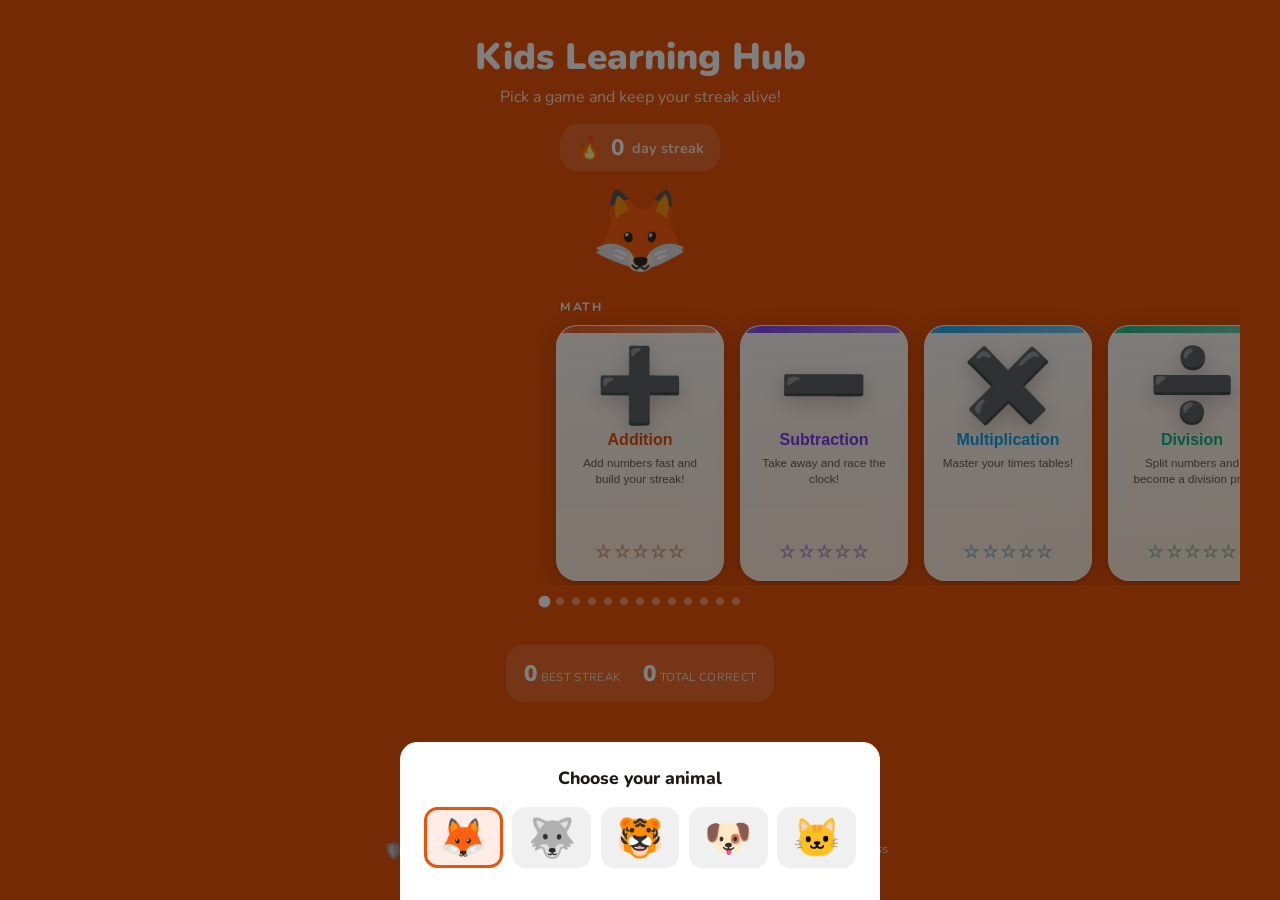
==== docs/index.html @ 22f2d72d "Fixed ios issue" ====
<!DOCTYPE html>
<html lang="en">
<head>
  <meta charset="UTF-8">
  <meta name="viewport" content="width=device-width, initial-scale=1.0, viewport-fit=cover, user-scalable=no">
  <meta name="mobile-web-app-capable" content="yes">
  <meta name="apple-mobile-web-app-capable" content="yes">
  <meta name="apple-mobile-web-app-status-bar-style" content="black-translucent">
  <meta name="apple-mobile-web-app-title" content="Kids Learning Hub">
  <meta name="theme-color" content="#e8540a">
  <title>Kids Learning Hub</title>
  <link rel="icon" href="favicon.svg" type="image/svg+xml">
  <link rel="manifest" href="manifest.json">
  <link rel="apple-touch-icon" href="icon-192.png">
  <link rel="preconnect" href="https://fonts.googleapis.com">
  <link rel="preconnect" href="https://fonts.gstatic.com" crossorigin>
  <link href="https://fonts.googleapis.com/css2?family=Nunito:wght@600;700;800;900&display=swap" rel="stylesheet">
  <link rel="stylesheet" href="style.css?v=11">
</head>
<body>
  <div id="app">
    <div id="screen-home" class="screen active">
      <div class="home-content">
        <div class="logo">
          <h1>Kids Learning Hub</h1>
          <p class="subtitle">Pick a game and keep your streak alive!</p>
        </div>

        <div class="daily-streak" id="daily-streak">
          <span class="daily-fire">🔥</span>
          <span class="daily-count" id="daily-count">0</span>
          <span class="daily-label">day streak</span>
        </div>

        <button class="mascot-btn" id="mascot-btn" aria-label="Change animal"></button>

        <div class="carousel-wrapper">
          <div class="games-carousel" id="games-grid"></div>
          <div class="carousel-dots" id="carousel-dots"></div>
        </div>

        <div class="stats-bar">
          <div class="stat">
            <span class="stat-value" id="home-best-streak">0</span>
            <span class="stat-label">Best Streak</span>
          </div>
          <div class="stat">
            <span class="stat-value" id="home-total">0</span>
            <span class="stat-label">Total Correct</span>
          </div>
        </div>

        <footer class="app-footer">
          <span class="app-footer-icon" aria-hidden="true">🛡️</span>
          <p>
            Safe for kids: no ads, no cookies, no tracking, 100%
            <a href="https://github.com/madskristensen/mathtable" target="_blank" rel="noopener noreferrer">open source</a>, and your progress stays right here on this device.
          </p>
        </footer>
      </div>
    </div>

    <div id="screen-mode-menu" class="screen">
      <div class="mode-content">
        <button class="back-btn" id="mode-menu-back-btn">←</button>
        <div class="mascot" id="mode-menu-mascot"></div>
        <h2 id="mode-game-title">Game Modes</h2>
        <p class="mode-subtitle">Pick how you want to play</p>
        <div class="mode-list" id="mode-list"></div>
      </div>
    </div>

    <div id="screen-mode-option-picker" class="screen">
      <div class="mode-content">
        <button class="back-btn" id="mode-option-back-btn">←</button>
        <h2 id="mode-option-title">Pick an option</h2>
        <div class="table-grid" id="mode-option-grid"></div>
      </div>
    </div>

    <div id="screen-mode-view" class="screen">
      <div class="mode-content mode-view-content">
        <button class="back-btn" id="mode-view-back-btn">←</button>
        <h2 id="mode-view-title">View</h2>
        <div id="mode-view-body" class="mode-view-body"></div>
      </div>
    </div>

    <div id="screen-game" class="screen">
      <div class="game-header">
        <button class="back-btn" id="game-back-btn">←</button>
        <div class="game-info">
          <div class="game-title" id="game-title"></div>
          <div class="score-row">
            <div class="streak"><span id="streak-count">0</span>🔥</div>
            <div class="score">Score <span id="score-count">0</span></div>
            <div class="progress" id="round-progress">1/10</div>
            <div class="timer" id="timer-display" style="display:none">⏱️ <span id="timer-value">60</span>s</div>
          </div>
        </div>
      </div>

      <div class="game-body">
          <div class="mascot" id="mascot"></div>
          <div class="prompt" id="prompt"></div>
          <div class="feedback" id="feedback"></div>
          <div class="answers" id="answers"></div>
        </div>
    </div>

    <div id="screen-results" class="screen">
      <div class="results-content">
        <div class="results-header" id="results-header">
          <span class="results-emoji">🌟</span>
          <h2>Great Job!</h2>
        </div>

        <div class="results-stats">
          <div class="result-stat">
            <span class="result-stat-value" id="result-score">0</span>
            <span class="result-stat-label">Score</span>
          </div>
          <div class="result-stat">
            <span class="result-stat-value" id="result-correct">0/0</span>
            <span class="result-stat-label">Correct</span>
          </div>
          <div class="result-stat">
            <span class="result-stat-value" id="result-best-streak">0</span>
            <span class="result-stat-label">Best Streak</span>
          </div>
        </div>

        <div class="new-high-score" id="new-high-score" style="display:none">🎉 NEW HIGH SCORE! 🎉</div>

        <div class="results-buttons">
          <button class="btn btn-play" id="btn-play-again">
            <span class="btn-icon">▶️</span>
            <span class="btn-label">Play Again</span>
          </button>
          <button class="btn btn-practice" id="btn-go-home">
            <span class="btn-icon">🏠</span>
            <span class="btn-label">Home</span>
          </button>
        </div>
      </div>
    </div>

    <canvas id="confetti-canvas"></canvas>

    <div class="picker-overlay" id="picker-overlay" aria-hidden="true">
      <div class="picker-sheet">
        <p class="picker-sheet-label">Choose your animal</p>
        <div class="animal-options" id="animal-options"></div>
      </div>
    </div>
  </div>

  <script type="module" src="app.js?v=18"></script>
</body>
</html>
---- docs/style.css ----
:root {
  --primary: #e8540a;
  --primary-dark: #c44208;
  --accent: #7c3aed;
  --green: #10b981;
  --red: #ef4444;
  --surface: rgba(255, 250, 240, 0.82);
  --surface-strong: rgba(255, 245, 230, 0.9);
  --surface-soft: rgba(255, 255, 255, 0.15);
  --text: #1c1917;
  --text-on-light: var(--text);
  --white: #fff;
  /* Translucent whites used across answer / numpad / table buttons and overlays */
  --white-92: rgba(255, 255, 255, 0.92);
  --white-85: rgba(255, 255, 255, 0.85);
  --white-78: rgba(255, 255, 255, 0.78);
  --card-border: rgba(255, 255, 255, 0.35);
  --card-bg: linear-gradient(175deg, rgba(255, 255, 255, 0.96) 0%, rgba(255, 248, 235, 0.92) 100%);
  --bg-start: #e8540a;
  --bg-mid: #c4390f;
  --bg-end: #7c3aed;
  --radius: 1.1rem;
  --radius-sm: 0.85rem;
  --shadow: 0 8px 28px rgba(0, 0, 0, 0.2);
  /* Shared springy easing for card / icon transforms */
  --ease-bounce: cubic-bezier(0.34, 1.56, 0.64, 1);
  --app-height: 100vh;
  --app-large-height: 100vh;
}

@supports (height: 100dvh) {
  :root {
    --app-height: 100dvh;
  }
}

@supports (height: 100lvh) {
  :root {
    --app-large-height: 100lvh;
  }
}

/* 🦊 Fox — warm orange-red (default) */
:root[data-animal='🦊'] {
  --bg-start: #e8540a;
  --bg-mid: #c4390f;
  --bg-end: #7c3aed;
}

/* 🐺 Wolf — cool slate-blue */
:root[data-animal='🐺'] {
  --bg-start: #374151;
  --bg-mid: #1e3a5f;
  --bg-end: #312e81;
}

/* 🐯 Tiger — golden amber */
:root[data-animal='🐯'] {
  --bg-start: #d97706;
  --bg-mid: #b45309;
  --bg-end: #92400e;
}

/* 🐶 Dog — sky blue */
:root[data-animal='🐶'] {
  --bg-start: #0369a1;
  --bg-mid: #0284c7;
  --bg-end: #0e7490;
}

/* 🐱 Cat — purple-pink */
:root[data-animal='🐱'] {
  --bg-start: #7c3aed;
  --bg-mid: #a21caf;
  --bg-end: #be185d;
}

* {
  box-sizing: border-box;
  margin: 0;
  padding: 0;
  -webkit-tap-highlight-color: transparent;
}

html, body {
  width: 100%;
  height: var(--app-height);
  min-height: 100%;
  overflow-x: hidden;
  /* Solid base color tints iOS safe areas (notch / home-indicator) and
     rubber-band over-scroll regions so they don't flash white. The full
     gradient is painted by `body::before` below to guarantee it covers the
     entire viewport on iOS standalone PWAs (where `background-attachment:
     fixed` on html/body is unreliable behind the home-indicator safe area). */
  background-color: var(--bg-start);
}

/* Full-viewport gradient layer. Using a `position: fixed` pseudo-element
   ensures the gradient covers the entire screen — including the iPhone
   safe-area / home-indicator region — so the bottom of the screen matches
   the rest of the background instead of showing a different-colored band. */
body::before {
  content: '';
  position: fixed;
  inset: 0;
  min-height: var(--app-large-height);
  z-index: -1;
  background-image: linear-gradient(145deg, var(--bg-start) 0%, var(--bg-mid) 50%, var(--bg-end) 100%);
  pointer-events: none;
}

body {
  min-height: var(--app-height);
  font-family: 'Nunito', -apple-system, BlinkMacSystemFont, 'Segoe UI', Roboto, sans-serif;
  color: var(--text);
}

#app {
  width: 100%;
  height: var(--app-height);
  min-height: var(--app-height);
  position: relative;
  overflow: hidden;
}

.screen {
  position: absolute;
  inset: 0;
  opacity: 0;
  pointer-events: none;
  transform: scale(0.96);
  transition: opacity 0.25s ease, transform 0.25s ease;
}

.screen.active {
  opacity: 1;
  pointer-events: auto;
  transform: scale(1);
}

.home-content,
.results-content,
.game-body,
.mode-content {
  padding: 1.5rem;
  padding-top: calc(1.5rem + env(safe-area-inset-top));
  /* Base padding with safe area inset for iOS. The safe area is 0 on devices without
     a home indicator, ensuring visual breathing room on all devices. */
  padding-bottom: max(1.5rem, env(safe-area-inset-bottom));
}

.home-content {
  height: 100%;
  display: flex;
  flex-direction: column;
  gap: 1rem;
  align-items: center;
  overflow-y: auto;
}

.logo {
  text-align: center;
  margin-top: 0.5rem;
}

.logo h1 {
  color: var(--white);
  font-size: 2.3rem;
  font-weight: 900;
}

.subtitle {
  color: var(--white-85);
  margin-top: 0.25rem;
}

.daily-streak,
.stats-bar {
  background: var(--surface-soft);
  backdrop-filter: blur(8px);
  border-radius: var(--radius);
}

.daily-streak {
  display: flex;
  align-items: center;
  gap: 0.5rem;
  padding: 0.5rem 1rem;
}

.daily-fire { font-size: 1.35rem; }
.daily-count { color: var(--white); font-size: 1.4rem; font-weight: 800; }
.daily-label { color: rgba(255, 255, 255, 0.8); font-weight: 700; font-size: 0.9rem; }

/* --- Mascot button on home screen --- */
.mascot-btn {
  border: none;
  background: none;
  font-size: 5rem;
  line-height: 1;
  cursor: pointer;
  padding: 0;
  margin: 0.25rem 0;
  display: block;
  animation: mascot-home-idle 6s ease-in-out infinite;
}

.mascot-btn:hover {
  animation: none;
  transform: scale(1.15) rotate(-5deg);
  transition: transform 0.2s var(--ease-bounce);
}
.mascot-btn:active {
  animation: none;
  transform: scale(0.92);
  transition: transform 0.1s ease;
}

/* Continuous idle: gentle sway with two playful peek-tilts per cycle */
@keyframes mascot-home-idle {
  0%    { transform: translateY(0) rotate(0deg) scale(1); }
  8%    { transform: translateY(-0.15rem) rotate(-3deg) scale(1); }
  16%   { transform: translateY(0) rotate(0deg) scale(1); }
  24%   { transform: translateY(-0.1rem) rotate(2deg) scale(1); }
  30%   { transform: translateY(0) rotate(0deg) scale(1); }
  38%   { transform: translateY(-0.7rem) rotate(-12deg) scale(1.06); }
  42%   { transform: translateY(0.05rem) rotate(2deg) scale(0.97); }
  46%   { transform: translateY(0) rotate(0deg) scale(1); }
  54%   { transform: translateY(-0.1rem) rotate(0deg) scale(1); }
  62%   { transform: translateY(0) rotate(0deg) scale(1); }
  70%   { transform: translateY(-0.6rem) rotate(10deg) scale(1.05); }
  74%   { transform: translateY(0.05rem) rotate(-1deg) scale(0.98); }
  78%   { transform: translateY(0) rotate(0deg) scale(1); }
  90%   { transform: translateY(-0.08rem) rotate(-1deg) scale(1); }
  100%  { transform: translateY(0) rotate(0deg) scale(1); }
}

/* Random surprise classes triggered by JS */
.mascot-btn.mascot-hop {
  animation: mascot-hop 0.5s var(--ease-bounce) !important;
}
.mascot-btn.mascot-spin {
  animation: mascot-spin 0.6s ease !important;
}
.mascot-btn.mascot-wiggle {
  animation: mascot-wiggle 0.5s ease !important;
}

@keyframes mascot-hop {
  0%, 100% { transform: translateY(0) scale(1); }
  40% { transform: translateY(-1.4rem) scale(1.12); }
  65% { transform: translateY(-0.2rem) scale(0.95); }
}

@keyframes mascot-spin {
  0%   { transform: rotate(0deg) scale(1); }
  50%  { transform: rotate(360deg) scale(1.1); }
  100% { transform: rotate(360deg) scale(1); }
}

@keyframes mascot-wiggle {
  0%, 100% { transform: rotate(0deg); }
  20% { transform: rotate(-18deg); }
  40% { transform: rotate(16deg); }
  60% { transform: rotate(-12deg); }
  80% { transform: rotate(8deg); }
}

/* --- Picker overlay --- */
.picker-overlay {
  display: none;
  position: fixed;
  inset: 0;
  z-index: 200;
  background: rgba(0, 0, 0, 0.5);
  align-items: flex-end;
  justify-content: center;
}

.picker-overlay.open {
  display: flex;
}

.picker-sheet {
  background: #fff;
  border-radius: var(--radius) var(--radius) 0 0;
  padding: 1.5rem 1.5rem calc(2rem + env(safe-area-inset-bottom));
  width: 100%;
  max-width: 30rem;
  animation: sheet-up 0.25s cubic-bezier(0.34, 1.56, 0.64, 1) both;
}

@keyframes sheet-up {
  from { transform: translateY(100%); }
  to   { transform: translateY(0); }
}

.picker-sheet-label {
  text-align: center;
  font-weight: 800;
  font-size: 1.1rem;
  color: #1c1917;
  margin-bottom: 1.1rem;
}

.animal-options {
  display: grid;
  gap: 0.6rem;
  grid-template-columns: repeat(5, minmax(0, 1fr));
}

.animal-btn {
  border: 3px solid transparent;
  border-radius: var(--radius-sm);
  background: rgba(0, 0, 0, 0.06);
  height: 3.8rem;
  font-size: 2.4rem;
  cursor: pointer;
  transition: transform 0.12s ease, border-color 0.12s ease;
  display: flex;
  align-items: center;
  justify-content: center;
}

.animal-btn:hover { transform: scale(1.08); }

.animal-btn.active {
  border-color: var(--primary);
  background: rgba(232, 84, 10, 0.1);
  transform: scale(1.1);
}

/* Staggered pop-in when the picker opens */
.picker-overlay.open .animal-btn {
  animation: animal-pop-in 0.35s var(--ease-bounce) both;
}
.picker-overlay.open .animal-btn:nth-child(1) { animation-delay: 0.00s; }
.picker-overlay.open .animal-btn:nth-child(2) { animation-delay: 0.06s; }
.picker-overlay.open .animal-btn:nth-child(3) { animation-delay: 0.12s; }
.picker-overlay.open .animal-btn:nth-child(4) { animation-delay: 0.18s; }
.picker-overlay.open .animal-btn:nth-child(5) { animation-delay: 0.24s; }

@keyframes animal-pop-in {
  0%   { transform: scale(0) rotate(-20deg); opacity: 0; }
  100% { transform: scale(1) rotate(0deg); opacity: 1; }
}

/* --- Game carousel --- */
.carousel-wrapper {
  width: 100%;
  max-width: 1200px;
  margin: 0 auto;
  display: flex;
  flex-direction: column;
  align-items: center;
  gap: 0.75rem;
  /* prevent the wrapper itself from shrinking in the flex column */
  flex-shrink: 0;
}

.games-carousel {
  width: 100%;
  display: flex;
  gap: 1rem;
  overflow-x: auto;
  scroll-snap-type: x proximity;
  scrollbar-width: none;
  padding: 0.5rem 0 0.25rem;
  /* centre the first/last card */
  scroll-padding-inline: calc(50% - 5.25rem);
}

.games-carousel::-webkit-scrollbar { display: none; }

/* leading space so the first card can centre; no trailing space so scroll stops at last card */
.games-carousel::before {
  content: '';
  flex-shrink: 0;
  width: calc(50% - 5.25rem);
}

@keyframes card-shine {
  0%   { transform: translateX(-120%) skewX(-15deg); }
  100% { transform: translateX(220%)  skewX(-15deg); }
}

/* per-card accent colours injected via JS data-accent attribute */
.game-card {
  --card-accent: var(--primary);
  flex-shrink: 0;
  width: 10.5rem;
  height: 16rem;
  border: 1.5px solid var(--card-border);
  border-radius: calc(var(--radius) * 1.2);
  background: var(--card-bg);
  color: var(--text);
  display: flex;
  flex-direction: column;
  align-items: center;
  padding: 0 0.85rem 1rem;
  box-shadow: 0 6px 24px rgba(0,0,0,0.18), 0 1px 3px rgba(0,0,0,0.10);
  cursor: pointer;
  scroll-snap-align: center;
  transition: transform 0.2s var(--ease-bounce), box-shadow 0.2s ease;
  text-align: center;
  gap: 0;
  overflow: hidden;
  position: relative;
}

/* coloured top strip */
.game-card::before {
  content: '';
  display: block;
  width: 100%;
  height: 0.45rem;
  border-radius: calc(var(--radius) * 1.2) calc(var(--radius) * 1.2) 0 0;
  background: linear-gradient(90deg, var(--card-accent), color-mix(in srgb, var(--card-accent) 60%, #fff));
  flex-shrink: 0;
  margin-bottom: 1rem;
  margin-left: -0.85rem;
  width: calc(100% + 1.7rem);
}

/* shine sweep on hover */
.game-card::after {
  content: '';
  position: absolute;
  top: 0; left: 0;
  width: 40%;
  height: 100%;
  background: linear-gradient(90deg, transparent, rgba(255,255,255,0.45), transparent);
  transform: translateX(-120%) skewX(-15deg);
  pointer-events: none;
}
/* Gate hover-only effects to devices with a real pointer. On iOS/Android the
   first tap would otherwise trigger :hover and require a second tap to click. */
@media (hover: hover) {
  .game-card:hover::after {
    animation: card-shine 0.55s ease forwards;
  }
  .game-card:hover { box-shadow: 0 18px 40px rgba(0,0,0,0.28); }
}

.game-card:active { transform: none; }

.game-card-icon {
  font-size: 4.5rem;
  line-height: 1;
  margin-bottom: 0.6rem;
  filter: drop-shadow(0 6px 10px rgba(0,0,0,0.22));
  transition: transform 0.2s var(--ease-bounce);
}

.game-card-title {
  font-size: 1rem;
  font-weight: 900;
  line-height: 1.2;
  margin-bottom: 0.35rem;
  color: var(--card-accent);
}

.game-card-category {
  /* deprecated: category is now shown as a header above each group */
  display: none;
}

/* Each category becomes a vertical group: a header on top, then a row of
   that category's cards beneath. Groups are flex items in the carousel. */
.category-group {
  flex-shrink: 0;
  display: flex;
  flex-direction: column;
  gap: 0.6rem;
  margin-right: 1.25rem;
}
.category-group:last-child {
  margin-right: 0;
}
.category-cards {
  display: flex;
  gap: 1rem;
}

/* Horizontal label that sits above the first card of each category. */
.category-header {
  display: flex;
  align-items: center;
  gap: 0.4rem;
  padding: 0 0.25rem;
  user-select: none;
}
.category-header-icon {
  font-size: 1.15rem;
  line-height: 1;
}
.category-header-label {
  font-size: 0.75rem;
  font-weight: 800;
  text-transform: uppercase;
  letter-spacing: 0.14em;
  color: #fff;
  opacity: 0.85;
  text-shadow: 0 1px 2px rgba(0,0,0,0.25);
}

.game-card-desc {
  font-size: 0.73rem;
  opacity: 0.68;
  line-height: 1.35;
  flex: 1;
}

.game-card-score {
  margin-top: 0.65rem;
  font-size: 0.7rem;
  font-weight: 800;
  color: var(--card-accent);
  background: color-mix(in srgb, var(--card-accent) 12%, transparent);
  border: 1px solid color-mix(in srgb, var(--card-accent) 25%, transparent);
  border-radius: 2rem;
  padding: 0.22rem 0.65rem;
}

/* Star-rating display on home cards (replaces the high-score pill). */
.game-card-score .stars {
  display: inline-flex;
  gap: 0.12rem;
  background: transparent;
  letter-spacing: 0.02em;
}
.game-card .game-card-score:has(.stars) {
  background: transparent;
  border: none;
  padding: 0.1rem 0;
  font-size: 1.05rem;
  line-height: 1;
}
.game-card-score .star {
  font-size: 1.1rem;
  line-height: 1;
}
.game-card-score .star.filled {
  color: #f5b400;
  text-shadow: 0 0 6px rgba(245, 180, 0, 0.45);
}
.game-card-score .star.empty {
  color: color-mix(in srgb, var(--card-accent) 35%, rgba(0, 0, 0, 0.18));
}

/* Hide score pills on cards/lists when no score has been recorded yet */
.game-card-score:empty,
.mode-card-score:empty { display: none; }

/* --- Carousel dot indicators --- */
.carousel-dots {
  display: flex;
  gap: 0.45rem;
  align-items: center;
  justify-content: center;
  margin-bottom: 1.5rem;
}

.carousel-dot {
  width: 0.55rem;
  height: 0.55rem;
  border-radius: 50%;
  background: rgba(255,255,255,0.4);
  transition: background 0.2s ease, transform 0.2s ease;
  cursor: pointer;
  border: none;
  padding: 0;
}

.carousel-dot.active {
  background: #fff;
  transform: scale(1.3);
}



.mode-content {
  height: 100%;
  display: flex;
  flex-direction: column;
  gap: 1rem;
  overflow-y: auto;
}

.mode-content h2,
.mode-subtitle {
  color: var(--white);
  text-align: center;
}

.mode-subtitle {
  opacity: 0.85;
}

.mode-list {
  width: 100%;
  max-width: 24rem;
  margin: 0 auto;
  display: grid;
  gap: 0.75rem;
}

.mode-card {
  --mode-accent: var(--primary);
  border: 1.5px solid var(--card-border);
  border-radius: calc(var(--radius) * 1.1);
  background: linear-gradient(145deg, rgba(255,255,255,0.95) 0%, rgba(255,248,235,0.90) 100%);
  color: var(--text);
  text-align: left;
  padding: 1.1rem 1.2rem 1.1rem 1.4rem;
  box-shadow: 0 4px 18px rgba(0,0,0,0.14);
  display: grid;
  grid-template-columns: auto 1fr auto;
  grid-template-rows: auto auto auto;
  column-gap: 0.85rem;
  row-gap: 0.15rem;
  align-items: center;
  cursor: pointer;
  position: relative;
  overflow: hidden;
  transition: transform 0.2s cubic-bezier(.34,1.56,.64,1), box-shadow 0.2s ease;
}

/* left accent bar */
.mode-card::before {
  content: '';
  position: absolute;
  left: 0; top: 0; bottom: 0;
  width: 0.32rem;
  background: linear-gradient(180deg, var(--mode-accent), color-mix(in srgb, var(--mode-accent) 55%, #7c3aed));
  border-radius: var(--radius) 0 0 var(--radius);
}

/* arrow indicator */
.mode-card::after {
  content: '›';
  grid-column: 3;
  grid-row: 1 / 4;
  font-size: 1.8rem;
  font-weight: 900;
  color: var(--mode-accent);
  opacity: 0.35;
  align-self: center;
  transition: opacity 0.18s, transform 0.18s;
  line-height: 1;
}

.mode-card:hover {
  transform: translateX(4px) scale(1.02);
  box-shadow: 0 10px 32px rgba(0,0,0,0.22);
}
.mode-card:hover::after { opacity: 0.8; transform: translateX(3px); }
.mode-card:active { transform: scale(0.98); }

.mode-card-icon {
  font-size: 2.2rem;
  grid-column: 1;
  grid-row: 1 / 3;
  align-self: center;
  filter: drop-shadow(0 3px 6px rgba(0,0,0,0.15));
  transition: transform 0.2s var(--ease-bounce);
}
.mode-card:hover .mode-card-icon { transform: scale(1.15) rotate(-5deg); }

.mode-card-title {
  font-size: 1.08rem;
  font-weight: 900;
  grid-column: 2;
  grid-row: 1;
  color: var(--mode-accent);
}
.mode-card-desc {
  font-size: 0.84rem;
  opacity: 0.68;
  grid-column: 2;
  grid-row: 2;
  line-height: 1.35;
}
.mode-card-score {
  font-size: 0.75rem;
  font-weight: 800;
  grid-column: 2;
  grid-row: 3;
  margin-top: 0.25rem;
  color: var(--mode-accent);
  opacity: 0.8;
}

.table-grid {
  width: 100%;
  max-width: 24rem;
  margin: 0 auto;
  display: grid;
  grid-template-columns: repeat(4, minmax(0, 1fr));
  gap: 0.55rem;
}

.table-grid--text {
  max-width: 32rem;
  display: flex;
  flex-wrap: wrap;
  justify-content: center;
}

/* Shared visual base for tappable answer / table / numpad buttons.
   Each rule below only customises size + per-state colour. */
.table-btn,
.answer-btn,
.numpad-btn {
  border: none;
  border-radius: var(--radius-sm);
  background: var(--white-92);
  color: var(--text-on-light);
  font-weight: 800;
  cursor: pointer;
}

.table-btn {
  min-height: 2.8rem;
  padding: 0.55rem 0.8rem;
  font-size: 1.05rem;
}

.table-grid--text .table-btn {
  flex: 0 1 auto;
  padding: 0.7rem 1.2rem;
  white-space: nowrap;
}

.stats-bar {
  display: flex;
  gap: 1.4rem;
  padding: 0.8rem 1.1rem;
}

.stat {
  text-align: center;
}

.stat-value {
  color: var(--white);
  font-size: 1.4rem;
  font-weight: 900;
}

.stat-label {
  color: rgba(255, 255, 255, 0.75);
  font-size: 0.72rem;
  letter-spacing: 0.03em;
  text-transform: uppercase;
}

.game-header {
  display: grid;
  grid-template-columns: auto 1fr;
  gap: 0.75rem;
  align-items: center;
  padding: 1rem 1.2rem;
  padding-top: calc(1rem + env(safe-area-inset-top));
}

.back-btn {
  width: 2.4rem;
  height: 2.4rem;
  border-radius: 999px;
  border: none;
  font-size: 1.2rem;
  background: var(--surface-soft);
  color: var(--white);
}

.game-title {
  color: var(--white);
  font-size: 1rem;
  font-weight: 800;
}

.score-row {
  margin-top: 0.2rem;
  display: flex;
  gap: 0.7rem;
  color: var(--white-85);
  font-size: 0.88rem;
  font-weight: 700;
}

.mascot {
  font-size: 4rem;
  line-height: 1;
  text-align: center;
  display: block;
  position: relative;
  animation: mascot-game-idle 3s ease-in-out infinite;
}

/* Gentle idle bob while waiting for an answer */
@keyframes mascot-game-idle {
  0%, 100% { transform: translateY(0) rotate(0deg); }
  35% { transform: translateY(-0.2rem) rotate(3deg); }
  65% { transform: translateY(-0.15rem) rotate(-2deg); }
}

.mascot.celebrate {
  animation: mascot-bounce 0.6s var(--ease-bounce);
}

.mascot.shake {
  animation: mascot-shake 0.55s ease;
}

/* Sparkle on correct answer */
.mascot.celebrate::after {
  content: '\2728';
  position: absolute;
  font-size: 1.5rem;
  top: -0.3rem;
  right: -0.6rem;
  animation: sparkle-float 0.6s ease forwards;
  pointer-events: none;
}

/* Sweat drop on wrong answer */
.mascot.shake::after {
  content: '\1F4A7';
  position: absolute;
  font-size: 1rem;
  top: 0.1rem;
  right: -0.4rem;
  animation: sweat-drop 0.55s ease forwards;
  pointer-events: none;
}

@keyframes sparkle-float {
  0%   { opacity: 1; transform: translateY(0) scale(0.5); }
  100% { opacity: 0; transform: translateY(-1.2rem) scale(1.3); }
}

@keyframes sweat-drop {
  0%   { opacity: 1; transform: translateY(-0.3rem); }
  100% { opacity: 0; transform: translateY(0.9rem); }
}

/* Enthusiastic bounce-dance on correct */
@keyframes mascot-bounce {
  0%   { transform: translateY(0) rotate(0deg) scale(1); }
  20%  { transform: translateY(-1rem) rotate(-12deg) scale(1.15); }
  40%  { transform: translateY(0) rotate(5deg) scale(0.95); }
  60%  { transform: translateY(-0.4rem) rotate(-3deg) scale(1.05); }
  80%  { transform: translateY(0) rotate(1deg) scale(0.98); }
  100% { transform: translateY(0) rotate(0deg) scale(1); }
}

/* Dramatic shake + shrink on wrong */
@keyframes mascot-shake {
  0%   { transform: rotate(0deg) scale(1); }
  15%  { transform: rotate(-14deg) scale(0.9); }
  30%  { transform: rotate(14deg) scale(0.9); }
  45%  { transform: rotate(-10deg) scale(0.92); }
  60%  { transform: rotate(8deg) scale(0.95); }
  75%  { transform: rotate(-4deg) scale(0.98); }
  100% { transform: rotate(0deg) scale(1); }
}

.timer {
  font-weight: 800;
}

.game-body {
  height: calc(100% - 5rem);
  display: flex;
  flex-direction: column;
  align-items: center;
  justify-content: center;
  gap: 1rem;
  overflow-y: auto;
}

.prompt {
  color: var(--white);
  text-align: center;
  min-height: 9rem;
  display: grid;
  place-items: center;
}

.question-title {
  font-size: 1rem;
  opacity: 0.86;
  margin-bottom: 0.6rem;
}

.equation {
  font-size: 2.5rem;
  font-weight: 900;
}

.equation-blank {
  display: inline-block;
  min-width: 2.5rem;
  border-bottom: 3px solid currentColor;
  opacity: 0.5;
}

.equation-arrow {
  margin: 0 0.2em;
}

.answers {
  display: block;
  max-width: 22rem;
  margin: 0 auto;
  width: 100%;
}

.answers:has(.answer-btn) {
  display: grid;
  grid-template-columns: repeat(2, minmax(0, 1fr));
  gap: 0.6rem;
}

.answer-btn {
  min-height: 3.6rem;
  font-size: 1.25rem;
}

.answer-btn.correct {
  background: var(--green);
  color: var(--white);
}

.answer-btn.wrong {
  background: var(--red);
  color: var(--white);
}

.answer-btn:disabled {
  opacity: 0.95;
}

.numpad-inline-display {
  display: inline-block;
  min-width: 2ch;
  padding: 0 0.15em;
  border-bottom: 0.12em solid rgba(255, 255, 255, 0.8);
  text-align: center;
}

.numpad-inline-display.correct {
  color: #a7f3d0;
  border-bottom-color: #a7f3d0;
}

.numpad-inline-display.wrong {
  color: #fecaca;
  border-bottom-color: #fecaca;
}

.numpad-grid {
  display: grid;
  grid-template-columns: repeat(3, minmax(0, 1fr));
  gap: 0.5rem;
}

.numpad-btn {
  min-height: 3.2rem;
  font-size: 1.4rem;
}

.numpad-btn:disabled {
  opacity: 0.6;
  cursor: default;
}

.numpad-btn.numpad-back {
  background: rgba(255, 255, 255, 0.6);
}

.numpad-btn.numpad-go {
  background: var(--green);
  color: var(--white);
}

.feedback {
  text-align: center;
  min-height: 1.8rem;
  color: var(--white);
  font-weight: 800;
}

.correct-fb { color: #a7f3d0; }
.wrong-fb { color: #fecaca; }

.results-content {
  height: 100%;
  display: flex;
  flex-direction: column;
  align-items: center;
  justify-content: center;
  gap: 1.1rem;
}

.results-header {
  text-align: center;
  color: var(--white);
}

.results-emoji {
  display: block;
  font-size: 3.2rem;
}

.results-stats {
  display: flex;
  gap: 1rem;
  padding: 1rem;
  border-radius: var(--radius);
  background: var(--surface-soft);
}

.result-stat {
  text-align: center;
}

.result-stat-value {
  color: var(--white);
  font-size: 1.7rem;
  font-weight: 900;
}

.result-stat-label {
  color: var(--white-78);
  text-transform: uppercase;
  font-size: 0.7rem;
}

.new-high-score {
  color: #fef08a;
  font-weight: 900;
}

.results-buttons {
  display: flex;
  gap: 0.6rem;
  width: 100%;
  max-width: 20rem;
}

.btn {
  flex: 1;
  border: none;
  border-radius: var(--radius);
  background: var(--surface);
  color: var(--text);
  font-weight: 800;
  padding: 0.8rem;
  display: grid;
  place-items: center;
  gap: 0.2rem;
}

.btn-icon { font-size: 1.1rem; }
.btn-label { font-size: 0.85rem; }

/* Confetti overlay (referenced as both #id and .class for back-compat) */
#confetti-canvas,
.confetti-canvas {
  position: fixed;
  inset: 0;
  width: 100%;
  height: 100%;
  pointer-events: none;
  z-index: 9999;
}

.clock-face-wrap {
  display: flex;
  justify-content: center;
  margin-top: 0.2rem;
}

.clock-face {
  --clock-size: 7.5rem;
  --num-radius: calc((var(--clock-size) / 2) - 0.85rem);
  width: var(--clock-size);
  height: var(--clock-size);
  border-radius: 50%;
  background: rgba(255, 255, 255, 0.95);
  border: 4px solid rgba(0, 0, 0, 0.25);
  position: relative;
}

.clock-number {
  position: absolute;
  left: 50%;
  top: 50%;
  font-size: 0.6rem;
  font-weight: 700;
  color: #111827;
  line-height: 1;
  transform:
    translate(-50%, -50%)
    rotate(var(--num-rotation))
    translateY(calc(var(--num-radius) * -1))
    rotate(calc(var(--num-rotation) * -1));
}

.clock-hand {
  position: absolute;
  left: 50%;
  top: 50%;
  transform-origin: center bottom;
  translate: -50% -100%;
  border-radius: 999px;
}

.clock-hand.hour {
  width: 6px;
  height: 34px;
  background: #111827;
}

.clock-hand.minute {
  width: 4px;
  height: 46px;
  background: var(--primary-dark);
}

.clock-center {
  position: absolute;
  left: 50%;
  top: 50%;
  width: 10px;
  height: 10px;
  border-radius: 50%;
  background: #111827;
  translate: -50% -50%;
}

.mode-view-content {
  align-items: center;
}

.mode-view-body {
  width: 100%;
  max-width: 25rem;
  color: var(--white);
}

.mode-view-empty,
.mode-view-copy {
  text-align: center;
  margin-bottom: 0.65rem;
  opacity: 0.9;
}

.multiplication-map-grid {
  display: grid;
  grid-template-columns: repeat(13, minmax(0, 1fr));
  gap: 0.22rem;
  background: rgba(255, 255, 255, 0.1);
  padding: 0.35rem;
  border-radius: 0.65rem;
}

.map-header,
.map-cell {
  min-height: 1.35rem;
  border-radius: 0.35rem;
  display: grid;
  place-items: center;
  font-size: 0.64rem;
  font-weight: 800;
}

.map-header {
  background: rgba(255, 255, 255, 0.26);
}

.map-cell {
  background: rgba(255, 255, 255, 0.16);
}

.map-cell.map-learning { background: rgba(239, 68, 68, 0.65); }
.map-cell.map-good { background: rgba(245, 158, 11, 0.7); }
.map-cell.map-mastered { background: rgba(16, 185, 129, 0.78); }

.multiplication-map-summary {
  margin-top: 0.55rem;
  text-align: center;
  font-size: 0.78rem;
  line-height: 1.4;
  opacity: 0.95;
}

/* ── Reading Game ─────────────────────────────────────────── */

.reading-prompt {
  display: flex;
  flex-direction: column;
  align-items: center;
  gap: 0.5rem;
}

.reading-word {
  font-size: 3rem;
  font-weight: 900;
  letter-spacing: 0.08em;
  color: var(--white);
  text-shadow: 0 3px 10px rgba(0, 0, 0, 0.25);
  line-height: 1.1;
}

.reading-hint {
  font-size: 0.95rem;
  opacity: 0.85;
  color: var(--white);
}

/* Large emoji answer buttons */
.answers:has(.answer-btn--emoji) {
  grid-template-columns: repeat(2, minmax(0, 1fr));
  gap: 0.75rem;
}

.answer-btn--emoji {
  min-height: 5.5rem;
  font-size: 1rem;
  border-radius: var(--radius);
}

.reading-emoji {
  display: block;
  font-size: 3rem;
  line-height: 1;
}

.flash-prompt {
  display: flex;
  flex-direction: column;
  align-items: center;
  gap: 0.6rem;
}

.flash-word {
  font-size: 4rem;
  font-weight: 900;
  letter-spacing: 0.06em;
  color: var(--white);
  text-shadow: 0 3px 10px rgba(0, 0, 0, 0.25);
  line-height: 1.1;
  min-height: 4.4rem;
  text-align: center;
  font-variant-ligatures: none;
}

.flash-word--hidden {
  color: rgba(255, 255, 255, 0.45);
  letter-spacing: 0.5em;
  text-shadow: none;
  font-weight: 700;
}

.flash-hint {
  font-size: 0.95rem;
  opacity: 0.85;
  color: var(--white);
}

.flash-answer {
  display: block;
  font-size: 1.4rem;
  font-weight: 700;
  letter-spacing: 0.04em;
}

/* ── History Games ─────────────────────────────────────────────── */

.history-prompt {
  display: flex;
  flex-direction: column;
  align-items: center;
  gap: 0.6rem;
  padding: 0.5rem 0.75rem;
}

.history-question {
  font-size: 1.6rem;
  font-weight: 800;
  color: var(--white);
  text-shadow: 0 2px 6px rgba(0, 0, 0, 0.2);
  line-height: 1.25;
  text-align: center;
  max-width: 32rem;
}

.history-answer {
  display: block;
  font-size: 1.15rem;
  font-weight: 700;
  line-height: 1.25;
  white-space: normal;
}

@media (max-height: 42rem) {
  .history-question { font-size: 1.25rem; }
  .history-answer { font-size: 1rem; }
}

/* ── End Reading Game ─────────────────────────────────────── */

@media (max-height: 42rem) {
  .logo h1 { font-size: 2rem; }
  .home-content { gap: 0.75rem; }
  .answer-btn { min-height: 3.2rem; font-size: 1.1rem; }
  .equation { font-size: 2.1rem; }
  .answer-btn--emoji { min-height: 4.2rem; }
  .reading-emoji { font-size: 2.4rem; }
  .reading-word { font-size: 2.2rem; }
  .flash-word { font-size: 2.8rem; min-height: 3.2rem; }
  .flash-answer { font-size: 1.15rem; }
}

/* ── Geography: US States Map ──────────────────────────────────────────── */

.us-map-wrap {
  width: 100%;
  max-width: 38rem;
  margin: 0 auto;
  background: rgba(255, 255, 255, 0.08);
  border-radius: 0.75rem;
  padding: 0.5rem;
}

/* The Europe map is wider than tall, so let it use more horizontal space. */
.eu-map-wrap {
  max-width: 56rem;
}

.us-map-svg {
  display: block;
  width: 100%;
  height: auto;
}

.us-map-state {
  fill: #f1f5f9;
  stroke: #334155;
  stroke-width: 0.6;
  transition: fill 120ms ease;
}

.us-map-highlight {
  fill: #f97316;
  stroke: #7c2d12;
  stroke-width: 1.1;
  filter: drop-shadow(0 0 4px rgba(249, 115, 22, 0.55));
}

/* Heat map (Map View) — reuse the mastery palette from the math maps. */
.us-map-heatmap .us-map-state.map-new       { fill: rgba(255, 255, 255, 0.55); }
.us-map-heatmap .us-map-state.map-learning  { fill: rgba(239, 68, 68, 0.85);  }
.us-map-heatmap .us-map-state.map-good      { fill: rgba(245, 158, 11, 0.9);  }
.us-map-heatmap .us-map-state.map-mastered  { fill: rgba(16, 185, 129, 0.92); }

/* Smaller text for long state names so "South Carolina" fits on one line. */
.answer-btn--state .answer-main {
  font-size: 0.95rem;
  line-height: 1.15;
  white-space: nowrap;
}
@media (max-width: 480px) {
  .answer-btn--state .answer-main { font-size: 0.85rem; }
}

/* Respect reduced-motion preferences */
@media (prefers-reduced-motion: reduce) {
  .mascot-btn,
  .mascot,
  .picker-overlay.open .animal-btn {
    animation: none !important;
  }
  .us-map-state { transition: none; }
}

/* ---------- App footer (home screen) ---------- */
.app-footer {
  margin-top: auto;
  padding-top: 1.5rem;
  display: flex;
  align-items: flex-start;
  justify-content: center;
  gap: 0.35rem;
  max-width: 32rem;
  text-align: center;
  color: rgba(255, 255, 255, 0.78);
  font-size: 0.8rem;
  line-height: 1.35;
}

.app-footer p {
  margin: 0;
}

.app-footer a {
  color: inherit;
  font: inherit;
  text-decoration: underline;
  text-underline-offset: 2px;
}

.app-footer a:hover,
.app-footer a:focus-visible {
  color: inherit;
}

.app-footer-icon {
  font-size: 1rem;
  flex-shrink: 0;
}

/* Update-available banner shown when a new service worker is waiting. */
.update-banner {
  position: fixed;
  left: 50%;
  bottom: 1rem;
  transform: translateX(-50%);
  z-index: 9999;
  display: flex;
  align-items: center;
  gap: 0.75rem;
  padding: 0.6rem 0.9rem;
  background: var(--surface-strong);
  color: var(--text-on-light);
  border: 1px solid var(--card-border);
  backdrop-filter: blur(8px);
  border-radius: var(--radius);
  box-shadow: 0 8px 24px rgba(0, 0, 0, 0.25);
  font-size: 0.9rem;
  max-width: calc(100vw - 2rem);
}

.update-banner-text {
  flex: 1;
}

.update-banner-btn {
  cursor: pointer;
  border: none;
  background: linear-gradient(145deg, var(--bg-mid) 0%, var(--bg-end) 100%);
  color: var(--white);
  font-weight: 600;
  padding: 0.4rem 0.8rem;
  border-radius: calc(var(--radius) - 4px);
  min-height: 2.5rem;
}

.update-banner-close {
  cursor: pointer;
  border: none;
  background: transparent;
  color: var(--text-on-light);
  font-size: 1.2rem;
  line-height: 1;
  padding: 0.25rem 0.5rem;
  min-width: 2.5rem;
  min-height: 2.5rem;
}
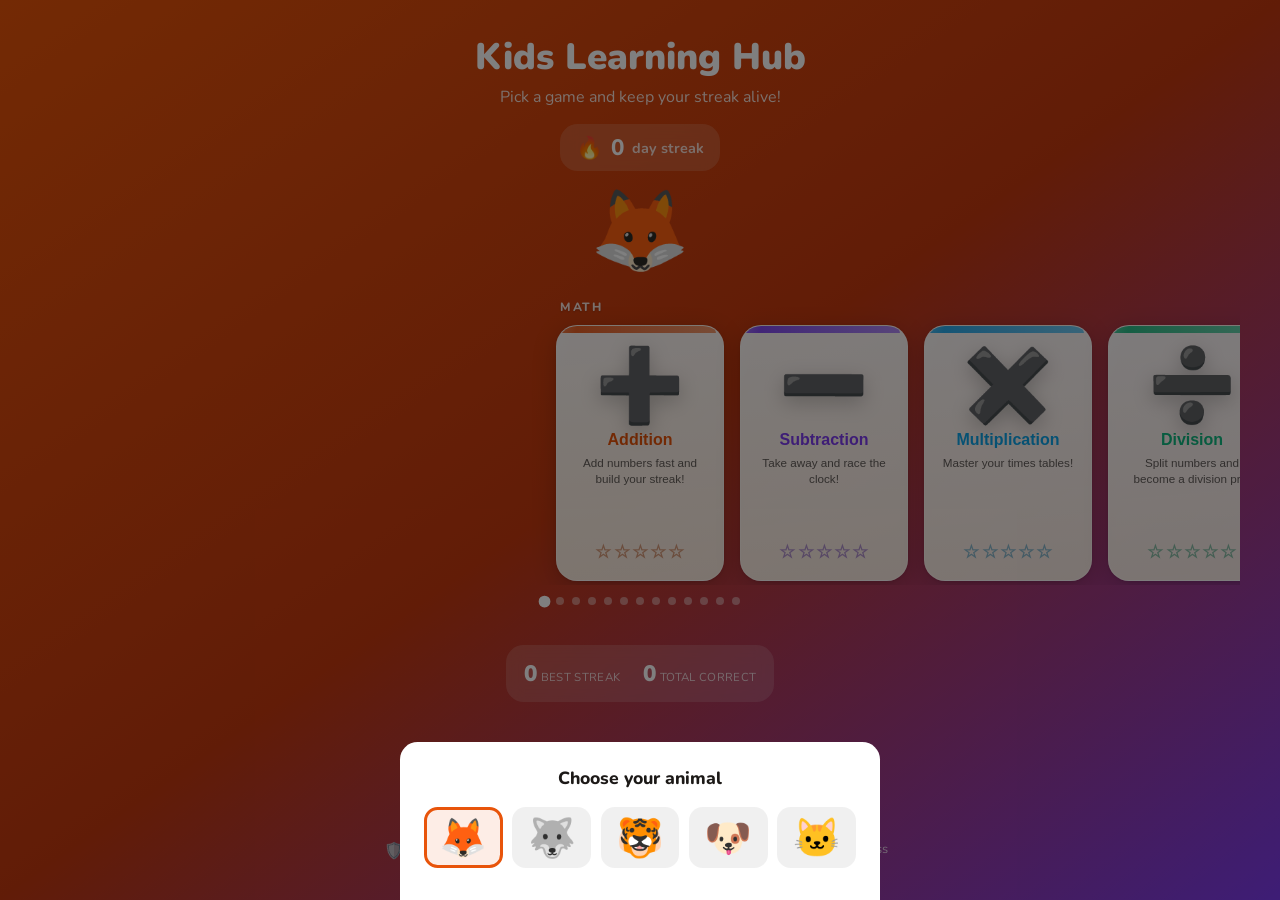
==== commit 036a538c: "Updated theming for ios" ====
--- a/docs/index.html
+++ b/docs/index.html
@@ -15,7 +15,7 @@
   <link rel="preconnect" href="https://fonts.googleapis.com">
   <link rel="preconnect" href="https://fonts.gstatic.com" crossorigin>
   <link href="https://fonts.googleapis.com/css2?family=Nunito:wght@600;700;800;900&display=swap" rel="stylesheet">
-  <link rel="stylesheet" href="style.css?v=11">
+  <link rel="stylesheet" href="style.css?v=12">
 </head>
 <body>
   <div id="app">
@@ -155,6 +155,6 @@
     </div>
   </div>
 
-  <script type="module" src="app.js?v=18"></script>
+  <script type="module" src="app.js?v=19"></script>
 </body>
 </html>
--- a/docs/style.css
+++ b/docs/style.css
@@ -93,6 +93,8 @@
      entire viewport on iOS standalone PWAs (where `background-attachment:
      fixed` on html/body is unreliable behind the home-indicator safe area). */
   background-color: var(--bg-start);
+  background-image: linear-gradient(145deg, var(--bg-start) 0%, var(--bg-mid) 50%, var(--bg-end) 100%);
+  background-size: 100% var(--app-large-height);
 }
 
 /* Full-viewport gradient layer. Using a `position: fixed` pseudo-element
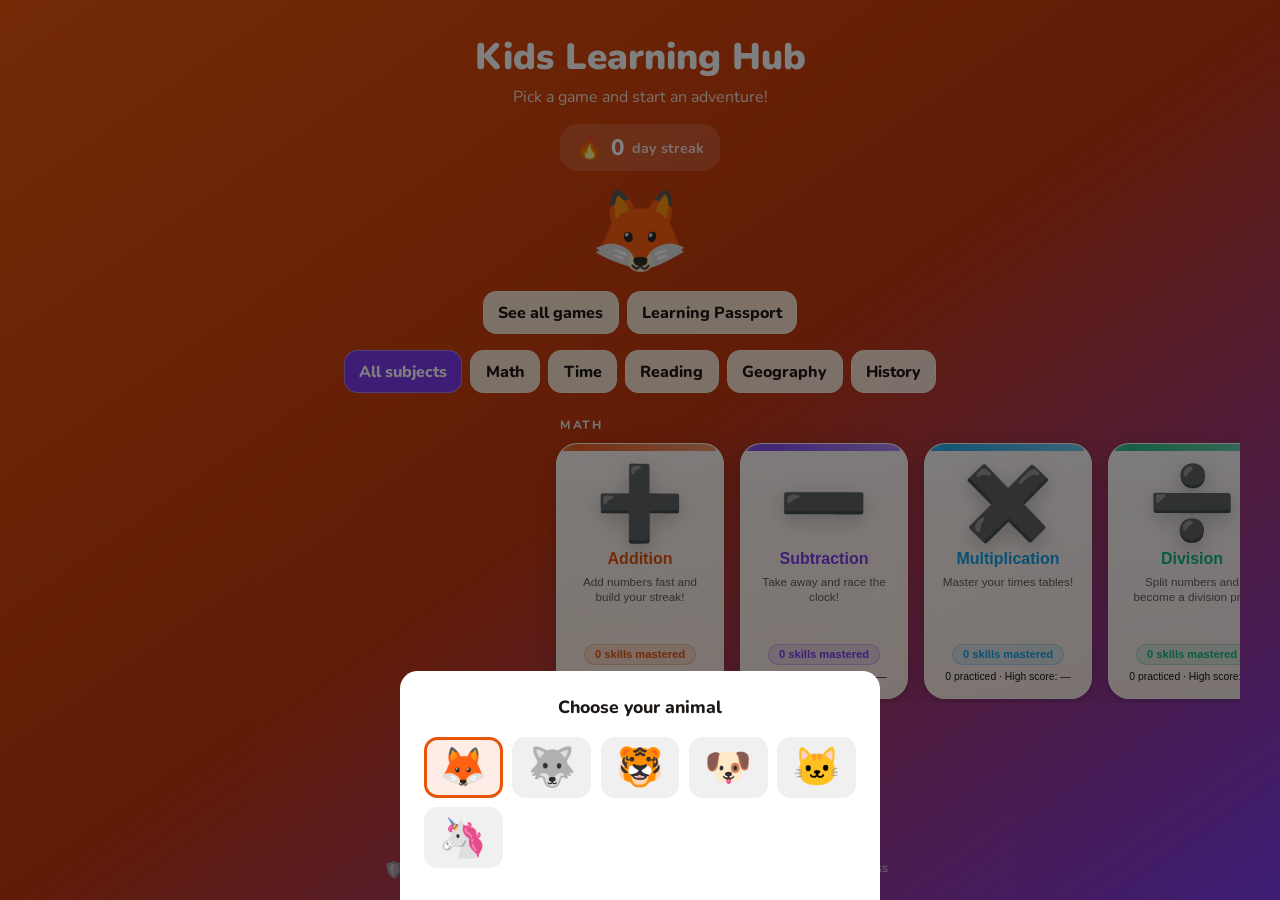
==== commit d25e518f: "Add mastery, review, levels, and learning rewards Introduce persistent skill tracking, replayable mi" ====
--- a/docs/index.html
+++ b/docs/index.html
@@ -15,7 +15,7 @@
   <link rel="preconnect" href="https://fonts.googleapis.com">
   <link rel="preconnect" href="https://fonts.gstatic.com" crossorigin>
   <link href="https://fonts.googleapis.com/css2?family=Nunito:wght@600;700;800;900&display=swap" rel="stylesheet">
-  <link rel="stylesheet" href="style.css?v=12">
+  <link rel="stylesheet" href="style.css?v=15">
 </head>
 <body>
   <div id="app">
@@ -33,6 +33,13 @@
         </div>
 
         <button class="mascot-btn" id="mascot-btn" aria-label="Change animal"></button>
+
+        <div class="home-tools">
+          <button class="learning-btn" id="continue-btn" hidden>Continue playing</button>
+          <button class="learning-btn" id="all-games-btn" aria-pressed="false">See all games</button>
+          <button class="learning-btn" id="passport-btn">Learning Passport</button>
+        </div>
+        <div class="category-filters" id="category-filters" role="group" aria-label="Filter games by subject"></div>
 
         <div class="carousel-wrapper">
           <div class="games-carousel" id="games-grid"></div>
@@ -66,6 +73,10 @@
         <div class="mascot" id="mode-menu-mascot"></div>
         <h2 id="mode-game-title">Game Modes</h2>
         <p class="mode-subtitle">Pick how you want to play</p>
+        <label class="level-picker" for="level-select">Learning level
+          <select id="level-select"></select>
+          <span id="level-description"></span>
+        </label>
         <div class="mode-list" id="mode-list"></div>
       </div>
     </div>
@@ -103,8 +114,10 @@
       <div class="game-body">
           <div class="mascot" id="mascot"></div>
           <div class="prompt" id="prompt"></div>
-          <div class="feedback" id="feedback"></div>
+          <div class="feedback" id="feedback" role="status" aria-live="polite"></div>
           <div class="answers" id="answers"></div>
+          <div class="answer-explanation" id="answer-explanation" hidden></div>
+          <button class="learning-btn" id="next-question-btn" hidden>Next</button>
         </div>
     </div>
 
@@ -132,7 +145,11 @@
 
         <div class="new-high-score" id="new-high-score" style="display:none">🎉 NEW HIGH SCORE! 🎉</div>
 
+        <div class="learning-results" id="learning-results" aria-live="polite"></div>
         <div class="results-buttons">
+          <button class="btn btn-practice" id="btn-review" hidden>
+            <span class="btn-label">Practice my tricky ones</span>
+          </button>
           <button class="btn btn-play" id="btn-play-again">
             <span class="btn-icon">▶️</span>
             <span class="btn-label">Play Again</span>
@@ -142,6 +159,15 @@
             <span class="btn-label">Home</span>
           </button>
         </div>
+      </div>
+    </div>
+
+    <div id="screen-passport" class="screen">
+      <div class="mode-content">
+        <button class="back-btn" id="passport-back-btn" aria-label="Back to home">←</button>
+        <h2>Learning Passport</h2>
+        <p class="mode-subtitle">Explore, improve, and collect stamps. No perfect scores needed!</p>
+        <div class="passport-body" id="passport-body"></div>
       </div>
     </div>
 
@@ -155,6 +181,6 @@
     </div>
   </div>
 
-  <script type="module" src="app.js?v=19"></script>
+  <script type="module" src="app.js?v=21"></script>
 </body>
 </html>
--- a/docs/style.css
+++ b/docs/style.css
@@ -28,6 +28,132 @@
   --app-large-height: 100vh;
 }
 
+[hidden] { display: none !important; }
+
+.learning-btn {
+  min-height: 2.5rem;
+  border: 1px solid var(--card-border);
+  border-radius: var(--radius-sm);
+  background: var(--surface-strong);
+  color: var(--text);
+  padding: 0.6rem 0.9rem;
+  font: inherit;
+  font-weight: 800;
+  cursor: pointer;
+}
+
+.learning-btn[aria-pressed='true'] {
+  background: var(--accent);
+  color: var(--white);
+}
+
+.home-tools, .category-filters {
+  display: flex;
+  flex-wrap: wrap;
+  justify-content: center;
+  gap: 0.5rem;
+  flex-shrink: 0;
+}
+
+.level-picker {
+  display: grid;
+  gap: 0.5rem;
+  width: 100%;
+  max-width: 24rem;
+  margin: 0 auto;
+  color: var(--white);
+  text-align: center;
+}
+
+.level-picker select {
+  min-height: 2.5rem;
+  padding: 0.5rem;
+  border-radius: var(--radius-sm);
+  background: var(--surface-strong);
+  color: var(--text);
+  font: inherit;
+  cursor: pointer;
+}
+
+.game-card-progress { font-size: 0.65rem; margin-top: 0.4rem; }
+
+.games-carousel.games-grid-view {
+  display: block;
+  overflow: visible;
+  scroll-snap-type: none;
+}
+
+.games-grid-view::before { display: none; }
+.games-grid-view .category-group { margin: 0 0 1.5rem; }
+.games-grid-view .category-cards {
+  display: grid;
+  grid-template-columns: repeat(auto-fit, minmax(9rem, 1fr));
+}
+.games-grid-view .game-card { width: 100%; }
+
+.answer-explanation, .learning-results, .skill-tile, .passport-stamp {
+  background: var(--surface-strong);
+  border-radius: var(--radius);
+  padding: 1rem;
+  color: var(--text);
+  text-align: center;
+}
+
+.answer-explanation {
+  width: 100%;
+  max-width: 30rem;
+}
+
+.answer-explanation p + p { margin-top: 0.6rem; }
+.game-body:has(.answer-explanation:not([hidden])) { justify-content: flex-start; }
+.game-body:has(#next-question-btn:not([hidden]))::after {
+  content: '';
+  flex: 0 0 2rem;
+}
+.game-body > * { flex-shrink: 0; }
+.results-content { overflow-y: auto; justify-content: flex-start; }
+.results-buttons { flex-wrap: wrap; justify-content: center; }
+.learning-results { max-width: 30rem; }
+.learning-results p + p { margin-top: 0.5rem; }
+
+.dot-groups {
+  display: flex;
+  flex-wrap: wrap;
+  gap: 0.5rem;
+  justify-content: center;
+  align-items: center;
+  margin-top: 0.75rem;
+}
+.dot-groups > div {
+  display: flex;
+  flex-wrap: wrap;
+  gap: 0.2rem;
+  max-width: 7rem;
+  padding: 0.4rem;
+  border: 2px solid var(--accent);
+  border-radius: var(--radius-sm);
+}
+.learning-dot { width: 0.65rem; height: 0.65rem; border-radius: 50%; background: var(--accent); }
+.removed-dots { opacity: 0.45; }
+.removed-dots .learning-dot { background: var(--red); }
+.clock-teaching .question-title { display: none; }
+.clock-teaching .clock-face-wrap { margin: 0.75rem auto; }
+.clock-teaching .clock-hand.hour { background: var(--accent); }
+.clock-teaching .clock-hand.minute { background: var(--primary); }
+
+.skills-grid, .passport-grid { display: grid; grid-template-columns: repeat(auto-fit, minmax(9rem, 1fr)); gap: 0.75rem; }
+.skill-tile { display: grid; gap: 0.4rem; }
+.skill-tile.mastered, .passport-stamp.earned { border: 3px solid var(--green); }
+.passport-body { width: 100%; max-width: 55rem; margin: 0 auto; }
+.passport-body h3 { color: var(--white); margin: 1rem 0; }
+.passport-stamp { display: grid; gap: 0.5rem; border: 3px dashed var(--card-border); }
+.passport-stamp > span { font-size: 2.5rem; }
+
+.learning-btn:focus-visible, .level-picker select:focus-visible {
+  outline: 3px solid var(--white);
+  outline-offset: 3px;
+}
+
 @supports (height: 100dvh) {
   :root {
     --app-height: 100dvh;
@@ -73,6 +199,13 @@
   --bg-start: #7c3aed;
   --bg-mid: #a21caf;
   --bg-end: #be185d;
+}
+
+/* 🦄 Unicorn — girly pink */
+:root[data-animal='🦄'] {
+  --bg-start: #f9a8d4;
+  --bg-mid: #f472b6;
+  --bg-end: #ec4899;
 }
 
 * {
@@ -146,9 +279,11 @@
 .mode-content {
   padding: 1.5rem;
   padding-top: calc(1.5rem + env(safe-area-inset-top));
-  /* Base padding with safe area inset for iOS. The safe area is 0 on devices without
-     a home indicator, ensuring visual breathing room on all devices. */
-  padding-bottom: max(1.5rem, env(safe-area-inset-bottom));
+  /* Intentionally NOT adding env(safe-area-inset-bottom) here. In an iOS
+     standalone PWA we want the page to extend all the way to the bottom edge
+     of the screen (under the home indicator) instead of stopping short above
+     the safe area, which would otherwise cut off the bottom of the content. */
+  padding-bottom: 1.5rem;
 }
 
 .home-content {
@@ -587,6 +722,7 @@
   flex-direction: column;
   gap: 1rem;
   overflow-y: auto;
+  scroll-padding-block: 1.5rem;
 }
 
 .mode-content h2,
@@ -757,6 +893,11 @@
   text-transform: uppercase;
 }
 
+#screen-game {
+  display: grid;
+  grid-template-rows: auto minmax(0, 1fr);
+}
+
 .game-header {
   display: grid;
   grid-template-columns: auto 1fr;
@@ -873,11 +1014,11 @@
 }
 
 .game-body {
-  height: calc(100% - 5rem);
+  min-height: 0;
   display: flex;
   flex-direction: column;
   align-items: center;
-  justify-content: center;
+  justify-content: safe center;
   gap: 1rem;
   overflow-y: auto;
 }
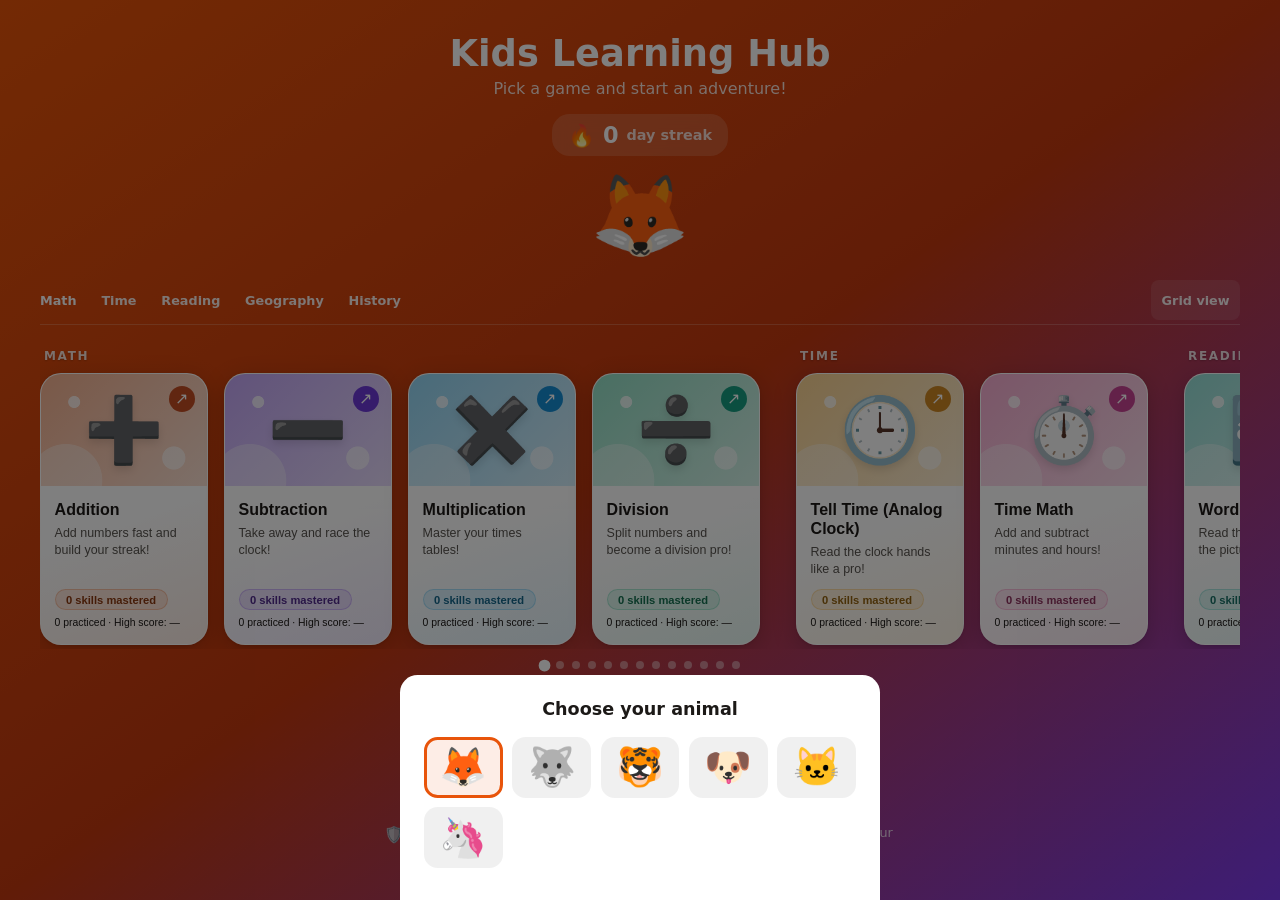
==== commit 77df8900: "Updates" ====
--- a/docs/index.html
+++ b/docs/index.html
@@ -9,13 +9,10 @@
   <meta name="apple-mobile-web-app-title" content="Kids Learning Hub">
   <meta name="theme-color" content="#e8540a">
   <title>Kids Learning Hub</title>
-  <link rel="icon" href="favicon.svg" type="image/svg+xml">
-  <link rel="manifest" href="manifest.json">
-  <link rel="apple-touch-icon" href="icon-192.png">
-  <link rel="preconnect" href="https://fonts.googleapis.com">
-  <link rel="preconnect" href="https://fonts.gstatic.com" crossorigin>
-  <link href="https://fonts.googleapis.com/css2?family=Nunito:wght@600;700;800;900&display=swap" rel="stylesheet">
-  <link rel="stylesheet" href="style.css?v=15">
+  <link rel="icon" href="favicon.svg?v=66" type="image/svg+xml">
+  <link rel="manifest" href="manifest.json?v=66">
+  <link rel="apple-touch-icon" href="icon-192.png?v=66">
+  <link rel="stylesheet" href="style.css?v=66">
 </head>
 <body>
   <div id="app">
@@ -34,12 +31,13 @@
 
         <button class="mascot-btn" id="mascot-btn" aria-label="Change animal"></button>
 
-        <div class="home-tools">
-          <button class="learning-btn" id="continue-btn" hidden>Continue playing</button>
-          <button class="learning-btn" id="all-games-btn" aria-pressed="false">See all games</button>
-          <button class="learning-btn" id="passport-btn">Learning Passport</button>
+        <div class="home-navigation">
+          <div class="category-filters" id="category-filters" role="group" aria-label="Go to a subject"></div>
+          <div class="home-tools">
+            <button class="learning-btn" id="continue-btn" hidden>Continue playing</button>
+            <button class="learning-btn" id="all-games-btn" aria-pressed="false" title="Switch between carousel and grid layouts">Grid view</button>
+          </div>
         </div>
-        <div class="category-filters" id="category-filters" role="group" aria-label="Filter games by subject"></div>
 
         <div class="carousel-wrapper">
           <div class="games-carousel" id="games-grid"></div>
@@ -55,6 +53,14 @@
             <span class="stat-value" id="home-total">0</span>
             <span class="stat-label">Total Correct</span>
           </div>
+          <button class="learning-btn" id="passport-btn">
+            <svg viewBox="0 0 24 28" fill="none" stroke="currentColor" stroke-width="1.5" aria-hidden="true" focusable="false">
+              <rect x="3" y="2" width="18" height="24" rx="2" />
+              <circle cx="12" cy="12" r="5" />
+              <path d="M7 12h10M12 7c-3 3-3 7 0 10 3-3 3-7 0-10M8 21h8" />
+            </svg>
+            <span>Passport</span><span class="passport-arrow" aria-hidden="true">›</span>
+          </button>
         </div>
 
         <footer class="app-footer">
@@ -62,6 +68,7 @@
           <p>
             Safe for kids: no ads, no cookies, no tracking, 100%
             <a href="https://github.com/madskristensen/mathtable" target="_blank" rel="noopener noreferrer">open source</a>, and your progress stays right here on this device.
+            <br><span id="offline-status" role="status">Offline setup not yet verified.</span>
           </p>
         </footer>
       </div>
@@ -181,6 +188,6 @@
     </div>
   </div>
 
-  <script type="module" src="app.js?v=21"></script>
+  <script type="module" src="app.js?v=66"></script>
 </body>
 </html>
--- a/docs/style.css
+++ b/docs/style.css
@@ -47,12 +47,63 @@
   color: var(--white);
 }
 
+.home-navigation {
+  display: flex;
+  align-items: center;
+  justify-content: space-between;
+  gap: 0.75rem;
+  width: 100%;
+  max-width: 1200px;
+  flex-shrink: 0;
+  padding: 0.25rem 0;
+  border-bottom: 1px solid rgba(255, 255, 255, 0.2);
+}
+
 .home-tools, .category-filters {
   display: flex;
-  flex-wrap: wrap;
-  justify-content: center;
-  gap: 0.5rem;
-  flex-shrink: 0;
+  align-items: center;
+  gap: 0.25rem;
+  min-width: 0;
+}
+
+.home-navigation .learning-btn {
+  background: transparent;
+  color: var(--white-92);
+  border: none;
+  border-radius: 0.5rem;
+  padding: 0.45rem 0.65rem;
+  font-size: 0.8rem;
+  font-weight: 700;
+  white-space: nowrap;
+}
+
+.category-filters {
+  overflow-x: auto;
+  scrollbar-width: none;
+}
+.category-filters::-webkit-scrollbar { display: none; }
+.category-filters .learning-btn { flex-shrink: 0; border-radius: 0; }
+.category-filters .learning-btn[aria-pressed='true'] {
+  color: var(--white);
+  background: transparent;
+  font-weight: 900;
+}
+
+.home-tools { flex-shrink: 0; }
+.home-tools .learning-btn { background: rgba(255, 255, 255, 0.1); }
+#continue-btn { max-width: 11rem; overflow: hidden; text-overflow: ellipsis; }
+#continue-btn::before { content: '\25B6'; margin-right: 0.35rem; font-size: 0.65rem; }
+
+@media (max-width: 850px) {
+  .home-navigation { flex-direction: column; gap: 0.25rem; align-items: stretch; }
+  .home-tools { justify-content: center; }
+  .home-tools .learning-btn { font-size: 0.75rem; padding-inline: 0.5rem; }
+  #continue-btn { flex: 0 1 11rem; min-width: 0; }
+  .category-filters { width: 100%; }
+}
+
+@media (hover: hover) {
+  .home-navigation .learning-btn:hover { background: rgba(255, 255, 255, 0.18); }
 }
 
 .level-picker {
@@ -246,7 +297,7 @@
 
 body {
   min-height: var(--app-height);
-  font-family: 'Nunito', -apple-system, BlinkMacSystemFont, 'Segoe UI', Roboto, sans-serif;
+  font-family: system-ui, -apple-system, BlinkMacSystemFont, 'Segoe UI', Roboto, sans-serif;
   color: var(--text);
 }
 
@@ -503,90 +554,75 @@
   scroll-snap-type: x proximity;
   scrollbar-width: none;
   padding: 0.5rem 0 0.25rem;
-  /* centre the first/last card */
-  scroll-padding-inline: calc(50% - 5.25rem);
+  scroll-padding-inline: 0;
 }
 
 .games-carousel::-webkit-scrollbar { display: none; }
 
-/* leading space so the first card can centre; no trailing space so scroll stops at last card */
-.games-carousel::before {
-  content: '';
-  flex-shrink: 0;
-  width: calc(50% - 5.25rem);
-}
-
-@keyframes card-shine {
-  0%   { transform: translateX(-120%) skewX(-15deg); }
-  100% { transform: translateX(220%)  skewX(-15deg); }
-}
+.category-filters .learning-btn:first-child { padding-left: 0; }
 
 /* per-card accent colours injected via JS data-accent attribute */
 .game-card {
   --card-accent: var(--primary);
   flex-shrink: 0;
   width: 10.5rem;
-  height: 16rem;
-  border: 1.5px solid var(--card-border);
+  min-height: 17rem;
+  border: 1.5px solid rgba(255, 255, 255, 0.7);
   border-radius: calc(var(--radius) * 1.2);
-  background: var(--card-bg);
+  background: linear-gradient(160deg, #fff 55%, color-mix(in srgb, var(--card-accent) 10%, #fff));
   color: var(--text);
   display: flex;
   flex-direction: column;
-  align-items: center;
+  align-items: stretch;
   padding: 0 0.85rem 1rem;
   box-shadow: 0 6px 24px rgba(0,0,0,0.18), 0 1px 3px rgba(0,0,0,0.10);
   cursor: pointer;
-  scroll-snap-align: center;
+  scroll-snap-align: start;
   transition: transform 0.2s var(--ease-bounce), box-shadow 0.2s ease;
-  text-align: center;
+  text-align: left;
   gap: 0;
   overflow: hidden;
   position: relative;
 }
 
-/* coloured top strip */
-.game-card::before {
-  content: '';
-  display: block;
-  width: 100%;
-  height: 0.45rem;
-  border-radius: calc(var(--radius) * 1.2) calc(var(--radius) * 1.2) 0 0;
-  background: linear-gradient(90deg, var(--card-accent), color-mix(in srgb, var(--card-accent) 60%, #fff));
-  flex-shrink: 0;
-  margin-bottom: 1rem;
-  margin-left: -0.85rem;
-  width: calc(100% + 1.7rem);
-}
-
-/* shine sweep on hover */
 .game-card::after {
-  content: '';
+  content: '\2197';
   position: absolute;
-  top: 0; left: 0;
-  width: 40%;
-  height: 100%;
-  background: linear-gradient(90deg, transparent, rgba(255,255,255,0.45), transparent);
-  transform: translateX(-120%) skewX(-15deg);
+  right: 0.75rem;
+  top: 0.75rem;
+  width: 1.65rem;
+  height: 1.65rem;
+  display: grid;
+  place-items: center;
+  border-radius: 50%;
+  color: var(--white);
+  background: color-mix(in srgb, var(--card-accent) 80%, #312e81);
+  font-size: 1rem;
   pointer-events: none;
 }
 /* Gate hover-only effects to devices with a real pointer. On iOS/Android the
    first tap would otherwise trigger :hover and require a second tap to click. */
 @media (hover: hover) {
-  .game-card:hover::after {
-    animation: card-shine 0.55s ease forwards;
-  }
-  .game-card:hover { box-shadow: 0 18px 40px rgba(0,0,0,0.28); }
+  .game-card:hover { transform: translateY(-3px); box-shadow: 0 12px 28px rgba(0,0,0,0.22); }
+  .game-card:hover .game-card-icon { background-size: 110% 110%; }
 }
 
 .game-card:active { transform: none; }
 
 .game-card-icon {
-  font-size: 4.5rem;
+  font-size: 4rem;
   line-height: 1;
-  margin-bottom: 0.6rem;
-  filter: drop-shadow(0 6px 10px rgba(0,0,0,0.22));
-  transition: transform 0.2s var(--ease-bounce);
+  min-height: 7rem;
+  margin: 0 -0.85rem 0.9rem;
+  display: grid;
+  place-items: center;
+  background:
+    radial-gradient(circle at 20% 25%, rgba(255,255,255,0.75) 0 0.35rem, transparent 0.4rem),
+    radial-gradient(circle at 80% 75%, rgba(255,255,255,0.6) 0 0.7rem, transparent 0.75rem),
+    radial-gradient(circle at 15% 95%, rgba(255,255,255,0.35) 0 2.25rem, transparent 2.3rem),
+    linear-gradient(135deg, color-mix(in srgb, var(--card-accent) 45%, #fff), color-mix(in srgb, var(--card-accent) 18%, #fff));
+  text-shadow: 0 4px 8px rgba(0,0,0,0.12);
+  transition: background-size 0.2s ease;
 }
 
 .game-card-title {
@@ -594,7 +630,7 @@
   font-weight: 900;
   line-height: 1.2;
   margin-bottom: 0.35rem;
-  color: var(--card-accent);
+  color: var(--text);
 }
 
 .game-card-category {
@@ -642,8 +678,8 @@
 }
 
 .game-card-desc {
-  font-size: 0.73rem;
-  opacity: 0.68;
+  font-size: 0.78rem;
+  color: #57534e;
   line-height: 1.35;
   flex: 1;
 }
@@ -652,11 +688,12 @@
   margin-top: 0.65rem;
   font-size: 0.7rem;
   font-weight: 800;
-  color: var(--card-accent);
+  color: color-mix(in srgb, var(--card-accent) 55%, #1c1917);
   background: color-mix(in srgb, var(--card-accent) 12%, transparent);
   border: 1px solid color-mix(in srgb, var(--card-accent) 25%, transparent);
   border-radius: 2rem;
   padding: 0.22rem 0.65rem;
+  align-self: flex-start;
 }
 
 /* Star-rating display on home cards (replaces the high-score pill). */
@@ -872,8 +909,35 @@
 
 .stats-bar {
   display: flex;
+  flex-wrap: wrap;
+  align-items: center;
+  justify-content: center;
+  max-width: 100%;
   gap: 1.4rem;
   padding: 0.8rem 1.1rem;
+}
+
+.stats-bar .learning-btn {
+  background: transparent;
+  border: none;
+  color: var(--white);
+  padding: 0.4rem;
+  font-size: 0.8rem;
+}
+
+#passport-btn {
+  display: inline-flex;
+  align-items: center;
+  gap: 0.45rem;
+  border-left: 1px solid rgba(255, 255, 255, 0.3);
+  border-radius: 0;
+  padding-left: 0.85rem;
+}
+#passport-btn svg { width: 1.4rem; height: 1.6rem; flex-shrink: 0; }
+#passport-btn .passport-arrow { font-size: 1.2rem; font-weight: 400; }
+#passport-btn:focus-visible { outline: 2px solid var(--white); outline-offset: 3px; }
+@media (hover: hover) {
+  #passport-btn:hover { color: #fff; text-decoration: underline; }
 }
 
 .stat {
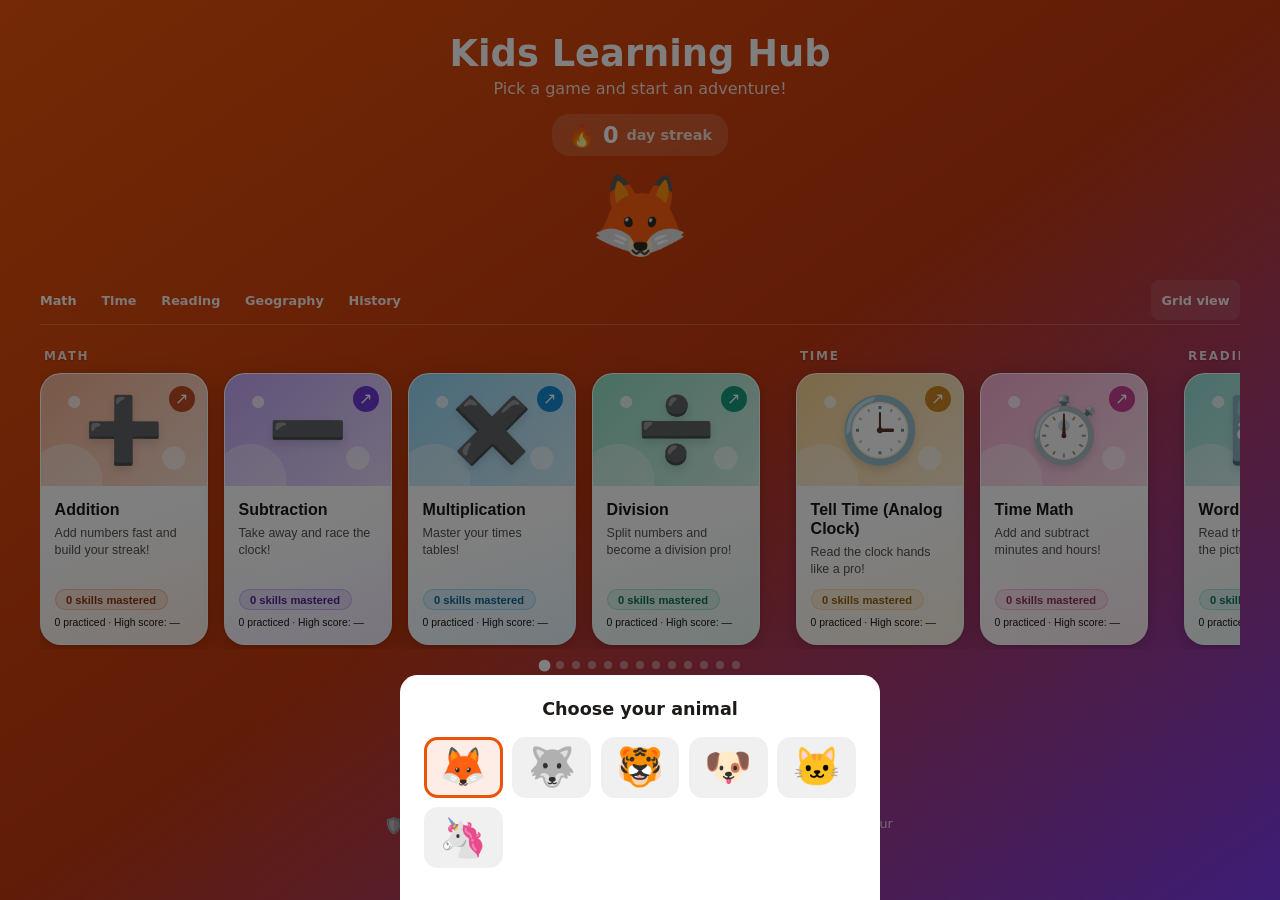
==== commit d36c5121: "Add quiet 'More from our family' footer links; release v68" ====
--- a/docs/index.html
+++ b/docs/index.html
@@ -12,7 +12,7 @@
   <link rel="icon" href="favicon.svg?v=66" type="image/svg+xml">
   <link rel="manifest" href="manifest.json?v=66">
   <link rel="apple-touch-icon" href="icon-192.png?v=66">
-  <link rel="stylesheet" href="style.css?v=66">
+  <link rel="stylesheet" href="style.css?v=68">
 </head>
 <body>
   <div id="app">
@@ -71,6 +71,12 @@
             <br><span id="offline-status" role="status">Offline setup not yet verified.</span>
           </p>
         </footer>
+        <nav class="family-footer" aria-label="More from our family">
+          Made by a Redmond dad ·
+          <a href="https://gamethetime.fun" target="_blank" rel="noopener">Game The Time</a> ·
+          <a href="https://afterpickup.com" target="_blank" rel="noopener">After Pickup</a> ·
+          <a href="https://eastsidecalendar.com" target="_blank" rel="noopener">Eastside Family Calendar</a>
+        </nav>
       </div>
     </div>
 
--- a/docs/style.css
+++ b/docs/style.css
@@ -106,6 +106,10 @@
   .home-navigation .learning-btn:hover { background: rgba(255, 255, 255, 0.18); }
 }
 
+@media (max-width: 600px) {
+  #all-games-btn { display: none; }
+}
+
 .level-picker {
   display: grid;
   gap: 0.5rem;
@@ -936,6 +940,14 @@
 #passport-btn svg { width: 1.4rem; height: 1.6rem; flex-shrink: 0; }
 #passport-btn .passport-arrow { font-size: 1.2rem; font-weight: 400; }
 #passport-btn:focus-visible { outline: 2px solid var(--white); outline-offset: 3px; }
+@media (max-width: 600px) {
+  #passport-btn {
+    flex-basis: 100%;
+    justify-content: center;
+    border-left: none;
+    padding-left: 0.4rem;
+  }
+}
 @media (hover: hover) {
   #passport-btn:hover { color: #fff; text-decoration: underline; }
 }
@@ -1625,6 +1637,29 @@
   color: inherit;
 }
 
+/* Quiet cross-links to the family's other sites, below everything else on home. */
+.family-footer {
+  padding: 0.75rem 1rem 0;
+  max-width: 32rem;
+  text-align: center;
+  color: rgba(255, 255, 255, 0.55);
+  font-size: 0.72rem;
+  line-height: 1.6;
+}
+
+.family-footer a {
+  color: inherit;
+  text-decoration: underline;
+  text-decoration-color: rgba(255, 255, 255, 0.3);
+  text-underline-offset: 2px;
+  white-space: nowrap;
+}
+
+.family-footer a:hover,
+.family-footer a:focus-visible {
+  color: rgba(255, 255, 255, 0.85);
+}
+
 .app-footer-icon {
   font-size: 1rem;
   flex-shrink: 0;
